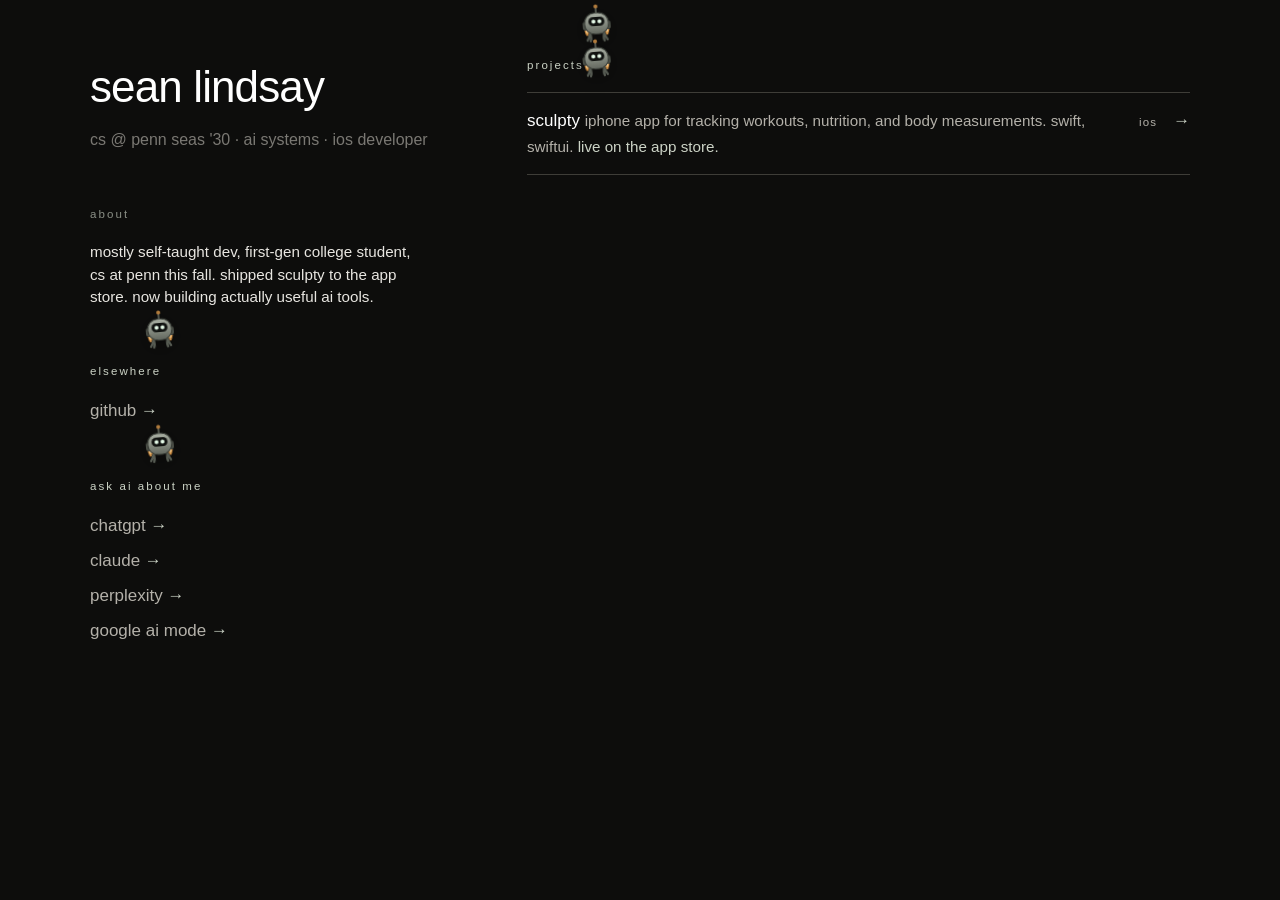
==== index.html @ 3844088b "feat: seo/aeo — meta tags, json-ld, bio, llms.txt, robots.txt, ask-ai links Co-Authored-By: Claude F" ====
<!doctype html>
<html lang="en">
<head>
<meta charset="utf-8" />
<meta name="viewport" content="width=device-width, initial-scale=1" />
<title>Sean Lindsay — CS @ Penn SEAS '30 · AI Systems · iOS Developer</title>
<meta name="description" content="Mostly self-taught developer and incoming CS student at the University of Pennsylvania (SEAS '30). Shipped Sculpty, a fitness-tracking iOS app, to the App Store before starting college." />
<link rel="canonical" href="https://seanlindsay.xyz/" />
<meta property="og:title" content="Sean Lindsay — CS @ Penn SEAS '30 · AI Systems · iOS Developer" />
<meta property="og:description" content="Developer and incoming CS student at Penn (SEAS '30), building AI-driven products and the systems behind them." />
<meta property="og:url" content="https://seanlindsay.xyz/" />
<meta property="og:type" content="profile" />
<script type="application/ld+json">
{
  "@context": "https://schema.org",
  "@type": "Person",
  "name": "Sean Lindsay",
  "url": "https://seanlindsay.xyz/",
  "description": "Sean Lindsay is a mostly self-taught developer and incoming Computer Science student at the University of Pennsylvania (SEAS, Class of 2030). A first-generation college student, he builds across the stack — Swift and iOS, full-stack web, and multi-agent AI systems running on his own self-hosted infrastructure. He designed, built, and shipped Sculpty, a fitness-tracking app, to the App Store before starting college. His focus now is AI product engineering: turning models and agents into products people actually use.",
  "affiliation": {
    "@type": "CollegeOrUniversity",
    "name": "University of Pennsylvania"
  },
  "knowsAbout": ["iOS development", "Swift", "SwiftUI", "AI systems", "Python", "JavaScript", "TypeScript", "full-stack web development", "self-hosted infrastructure"],
  "sameAs": [
    "https://github.com/SeanL128",
    "https://www.linkedin.com/in/sean-a-lindsay/"
  ]
}
</script>
<link rel="stylesheet" href="styles.css?v=2" />
<script>
  // Decide before first paint whether the build animation runs.
  (function () {
    var reduced = matchMedia("(prefers-reduced-motion: reduce)").matches;
    var seen = false;
    try { seen = sessionStorage.getItem("built") === "1"; } catch (e) {}
    if (!reduced && !seen) document.documentElement.classList.add("building");
  })();
</script>
</head>
<body>
<main>
  <div class="col-left">
    <header data-build>
      <h1 class="name">Sean Lindsay</h1>
      <p class="ident">CS @ Penn SEAS '30 · AI Systems · iOS Developer</p>
    </header>

    <section aria-labelledby="about-label" data-build>
      <h2 class="label" id="about-label">About</h2>
      <p class="bio">mostly self-taught dev, first-gen college student, cs at penn this fall. shipped sculpty to the app store. now building actually useful ai tools.</p>
    </section>

    <section aria-labelledby="elsewhere-label" data-build>
      <h2 class="label" id="elsewhere-label">Elsewhere</h2>
      <nav class="links">
        <a href="https://github.com/SeanL128">GitHub <span class="arrow" aria-hidden="true">→</span></a>
      </nav>
    </section>

    <section aria-labelledby="askai-label" data-build>
      <h2 class="label" id="askai-label">Ask AI about me</h2>
      <nav class="links">
        <a href="https://chatgpt.com/?q=Who%20is%20Sean%20Lindsay%20(seanlindsay.xyz)%3F%20Tell%20me%20about%20him%20and%20what%20he%27s%20built." target="_blank" rel="noopener">ChatGPT <span class="arrow" aria-hidden="true">→</span></a>
        <a href="https://claude.ai/new?q=Who%20is%20Sean%20Lindsay%20(seanlindsay.xyz)%3F%20Tell%20me%20about%20him%20and%20what%20he%27s%20built." target="_blank" rel="noopener">Claude <span class="arrow" aria-hidden="true">→</span></a>
        <a href="https://www.perplexity.ai/search?q=Who%20is%20Sean%20Lindsay%20(seanlindsay.xyz)%3F%20Tell%20me%20about%20him%20and%20what%20he%27s%20built." target="_blank" rel="noopener">Perplexity <span class="arrow" aria-hidden="true">→</span></a>
        <a href="https://www.google.com/search?udm=50&amp;q=Who%20is%20Sean%20Lindsay%20(seanlindsay.xyz)%3F%20Tell%20me%20about%20him%20and%20what%20he%27s%20built." target="_blank" rel="noopener">Google AI Mode <span class="arrow" aria-hidden="true">→</span></a>
      </nav>
    </section>
  </div>

  <div class="col-right">
    <section aria-labelledby="projects-label">
      <h2 class="label" id="projects-label" data-build>Projects</h2>

      <a class="row" data-build href="https://apps.apple.com/us/app/sculpty-fitness-tracker/id6746368050">
        <span class="main">
          <span class="title">Sculpty</span>
          <span class="desc">iPhone app for tracking workouts, nutrition, and body measurements. Swift, SwiftUI. <span class="status">Live on the App Store.</span></span>
        </span>
        <span class="meta">iOS</span>
        <span class="arrow" aria-hidden="true">→</span>
      </a>
    </section>
  </div>
</main>

<script src="robots.js?v=3" defer></script>
</body>
</html>
---- styles.css ----
:root {
  --bg: #0d0d0c;
  --text: #e8e6e1;
  --muted: #7a7873;
  --hair: #2a2926;
  --bright: #ffffff;
  --accent: #8a8f86; /* muted low-key gray-green; single control */
  --space: clamp(2.25rem, 6vh, 4.5rem);
}
* { box-sizing: border-box; }
html { -webkit-text-size-adjust: 100%; }
html { overflow-x: clip; } /* pieces tow in from offscreen; never show a horizontal scrollbar */
body {
  margin: 0;
  background: var(--bg);
  color: var(--text);
  font-family: "Helvetica Neue", Helvetica, Arial, sans-serif;
  font-size: 17px;
  line-height: 1.5;
  -webkit-font-smoothing: antialiased;
  min-height: 100vh;
  padding: var(--space) clamp(1.5rem, 7vw, 7rem);
  /* lowercase is a visual style only — the HTML keeps real casing for crawlers */
  text-transform: lowercase;
}
main {
  width: 100%;
  max-width: 1100px;
  margin: 0 auto;
  display: grid;
  grid-template-columns: minmax(260px, 360px) minmax(0, 1fr);
  gap: clamp(2.5rem, 6vw, 6rem);
  align-items: start;
}
.col-left { position: sticky; top: var(--space); }

/* Single column: kill the grid gap entirely and let every section carry the
   same --space margin — one consistent vertical rhythm, no doubled seams.
   (The first-child margin override lives at the end of this file so it wins
   the cascade over the desktop margin-top: 0 rule.) */
@media (max-width: 720px) {
  main { grid-template-columns: 1fr; gap: 0; }
  .col-left { position: static; }
}

/* Robot build-in entrance.
   Content is real HTML and fully visible without JS; the .building class
   (added synchronously by the tiny script in <head>, only when the animation
   will actually run) hides [data-build] parts until a robot "places" them. */
html.building [data-build] { opacity: 0; }
.bot {
  position: fixed;
  top: 0; left: 0;
  z-index: 10;
  width: 44px;
  height: 48px;
  pointer-events: none;
  will-change: transform;
  filter: drop-shadow(0 4px 10px rgba(0,0,0,.45));
}
.bot svg { animation: bob 1.4s ease-in-out infinite alternate; }
@keyframes bob {
  from { transform: translateY(-1.5px); }
  to   { transform: translateY(2px); }
}
.bot .flame {
  transform-box: fill-box;
  transform-origin: top center;
  animation: flick .14s infinite alternate ease-in-out;
}
@keyframes flick {
  from { transform: scaleY(1); opacity: .9; }
  to   { transform: scaleY(.55); opacity: .6; }
}
.bot .bub {
  position: absolute;
  top: -16px; right: -14px;
  width: 20px; height: 20px;
  border-radius: 50% 50% 50% 4px;
  background: var(--text);
  color: var(--bg);
  font: 700 13px/20px "Helvetica Neue", sans-serif;
  text-align: center;
  opacity: 0;
  transform: scale(.4);
  transition: opacity .18s ease, transform .18s cubic-bezier(.3,1.6,.5,1);
}
.bot.talk .bub { opacity: 1; transform: scale(1); }

/* Header */
.name {
  font-size: clamp(2rem, 6vw, 2.75rem);
  font-weight: 500;
  letter-spacing: -0.02em;
  color: var(--bright);
  margin: 0;
}
.ident {
  color: var(--muted);
  margin: .5rem 0 0;
  font-size: 1rem;
}
.bio {
  margin: 0;
  max-width: 38ch;
  color: var(--text);
  font-size: .95rem;
}
.focus {
  margin: 1rem 0 0;
  max-width: 30ch;
  color: var(--text);
  font-size: .95rem;
}

/* Section grammar */
section { margin-top: var(--space); }
.col-right > section:first-child { margin-top: 0; }
.col-right > section:first-child .label { margin-top: .2rem; }
.label {
  font-size: .72rem;
  text-transform: lowercase;
  letter-spacing: .18em;
  color: var(--accent);
  margin: 0 0 1.1rem;
  font-weight: 500;
}

/* Rows */
.row {
  display: flex;
  align-items: baseline;
  gap: 1rem;
  padding: .95rem 0;
  border-top: 1px solid var(--hair);
  text-decoration: none;
  color: inherit;
  transition: transform .15s ease;
}
.row:last-child { border-bottom: 1px solid var(--hair); }
.row:hover, .row:focus-visible { transform: translateX(4px); }
.row:focus-visible { outline: 2px solid var(--accent); outline-offset: 4px; }
.row .title { color: var(--bright); font-weight: 400; }
.row .desc { color: var(--muted); font-size: .95rem; margin-top: .15rem; }
.row .main { flex: 1; min-width: 0; }
.row .meta {
  color: var(--muted);
  font-size: .72rem;
  letter-spacing: .1em;
  text-transform: lowercase;
  white-space: nowrap;
  padding-top: .1rem;
}
.row .arrow { color: var(--accent); transition: color .15s ease; }
.row:hover .arrow, .row:focus-visible .arrow { color: var(--bright); }
.status { color: var(--accent); }

/* Elsewhere links — stacked in the left rail */
.links { display: flex; flex-direction: column; gap: .6rem; }
.links a {
  color: var(--muted);
  text-decoration: none;
  transition: color .15s ease;
}
.links a:hover, .links a:focus-visible { color: var(--bright); }
.links a:focus-visible { outline: 2px solid var(--accent); outline-offset: 3px; }
.links .arrow { color: var(--accent); }

.cred {
  color: var(--text);
  margin: 0;
  padding: 0;
  list-style: none;
  columns: 2;
  column-gap: 2rem;
}
.cred li { padding: .3rem 0; break-inside: avoid; }
.cred li::before { content: "— "; color: var(--muted); }
@media (max-width: 460px) { .cred { columns: 1; } }

/* Single-column rhythm override — last so it beats the desktop rule above. */
@media (max-width: 720px) {
  .col-right > section:first-child { margin-top: var(--space); }
}
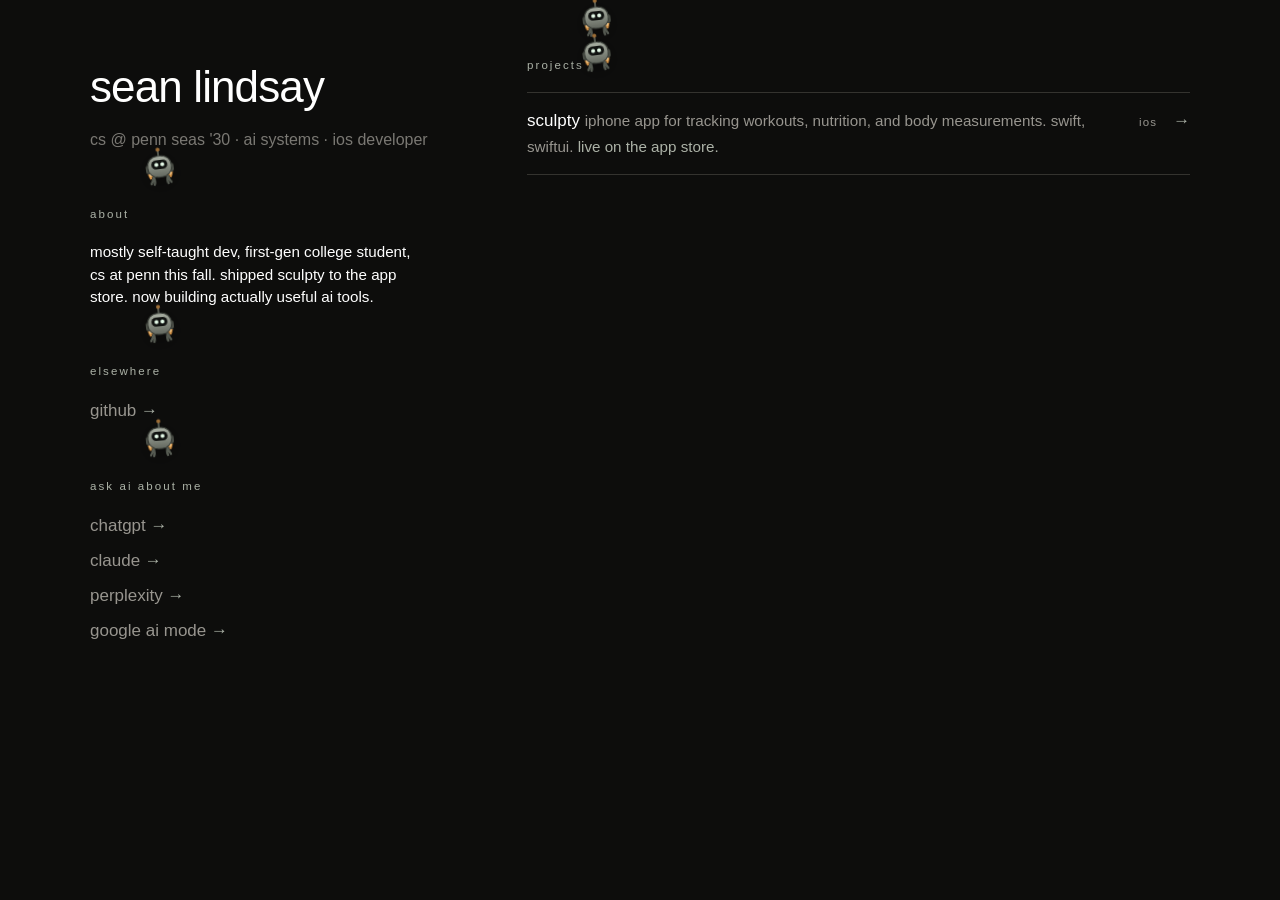
==== commit 7732901b: "fix: bump styles.css cache version for lowercase styling Co-Authored-By: Claude Fable 5 <noreply@ant" ====
--- a/index.html
+++ b/index.html
@@ -28,7 +28,7 @@
   ]
 }
 </script>
-<link rel="stylesheet" href="styles.css?v=2" />
+<link rel="stylesheet" href="styles.css?v=3" />
 <script>
   // Decide before first paint whether the build animation runs.
   (function () {
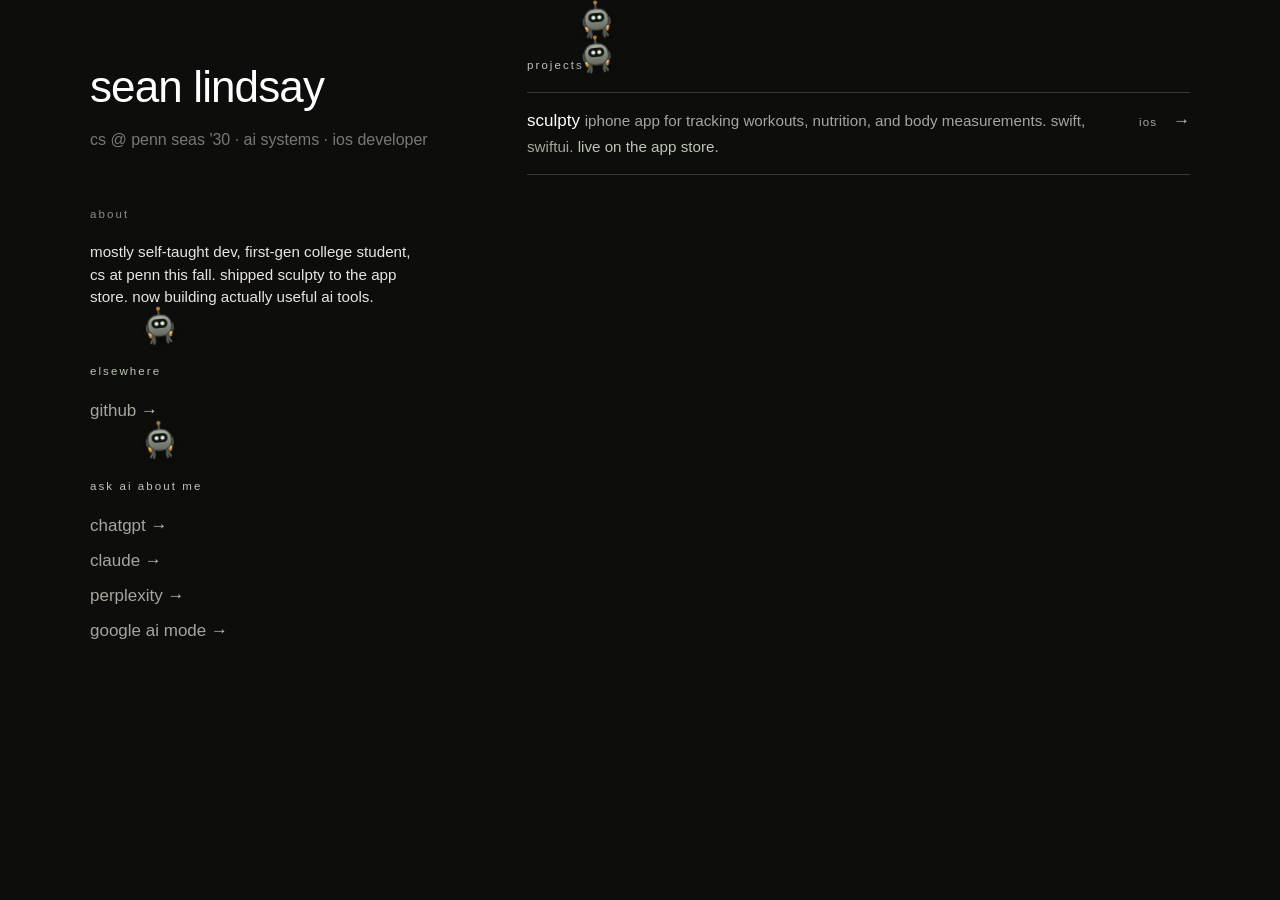
==== commit 86044b29: "chore: drop asset version query strings Co-Authored-By: Claude Fable 5 <noreply@anthropic.com>" ====
--- a/index.html
+++ b/index.html
@@ -28,7 +28,7 @@
   ]
 }
 </script>
-<link rel="stylesheet" href="styles.css?v=3" />
+<link rel="stylesheet" href="styles.css" />
 <script>
   // Decide before first paint whether the build animation runs.
   (function () {
@@ -86,6 +86,6 @@
   </div>
 </main>
 
-<script src="robots.js?v=3" defer></script>
+<script src="robots.js" defer></script>
 </body>
 </html>
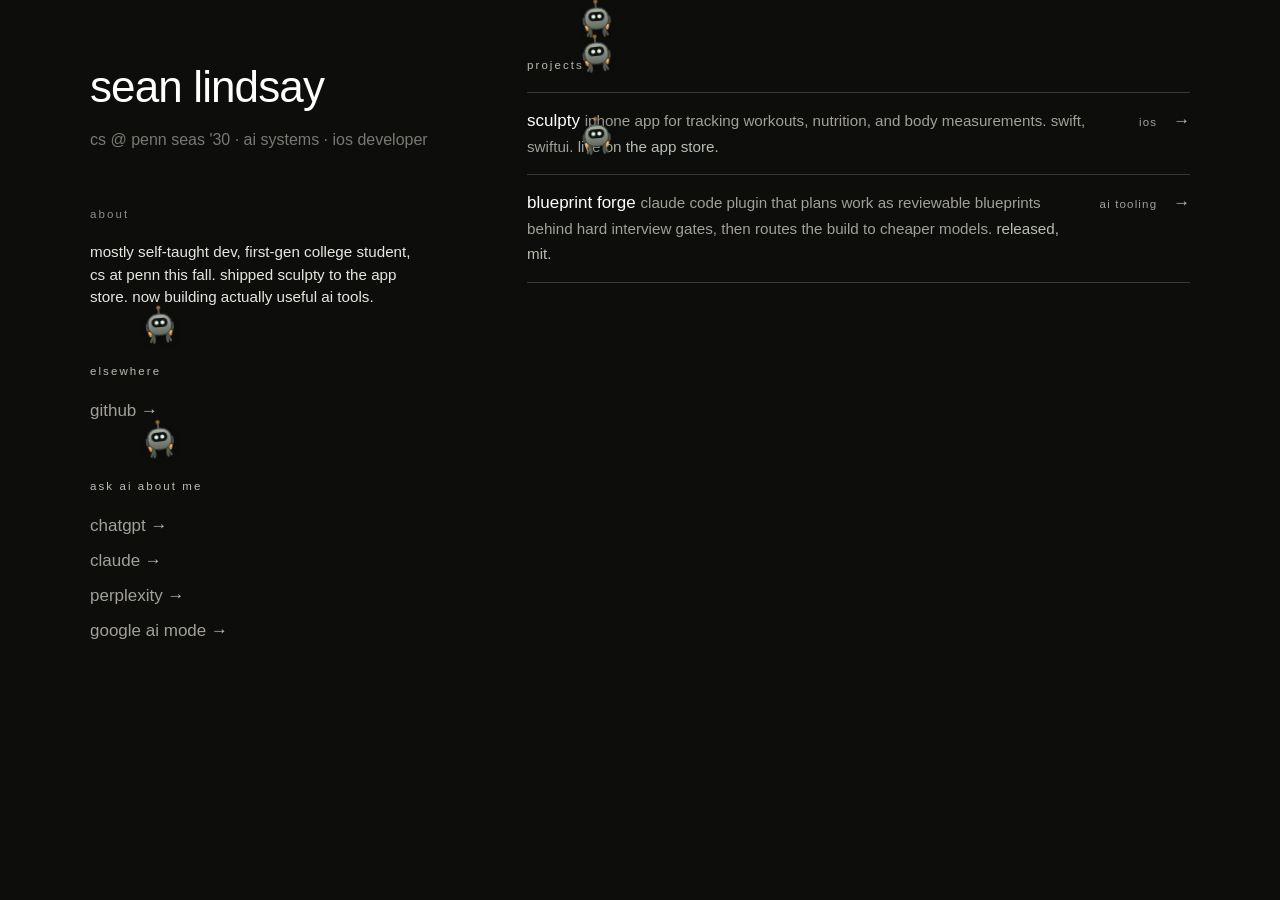
==== commit a66ca0d8: "feat: blueprint-forge docs page + project row Co-Authored-By: Claude Fable 5 <noreply@anthropic.com>" ====
--- a/index.html
+++ b/index.html
@@ -82,6 +82,15 @@
         <span class="meta">iOS</span>
         <span class="arrow" aria-hidden="true">→</span>
       </a>
+
+      <a class="row" data-build href="/blueprint-forge">
+        <span class="main">
+          <span class="title">Blueprint Forge</span>
+          <span class="desc">Claude Code plugin that plans work as reviewable blueprints behind hard interview gates, then routes the build to cheaper models. <span class="status">Released, MIT.</span></span>
+        </span>
+        <span class="meta">AI tooling</span>
+        <span class="arrow" aria-hidden="true">→</span>
+      </a>
     </section>
   </div>
 </main>
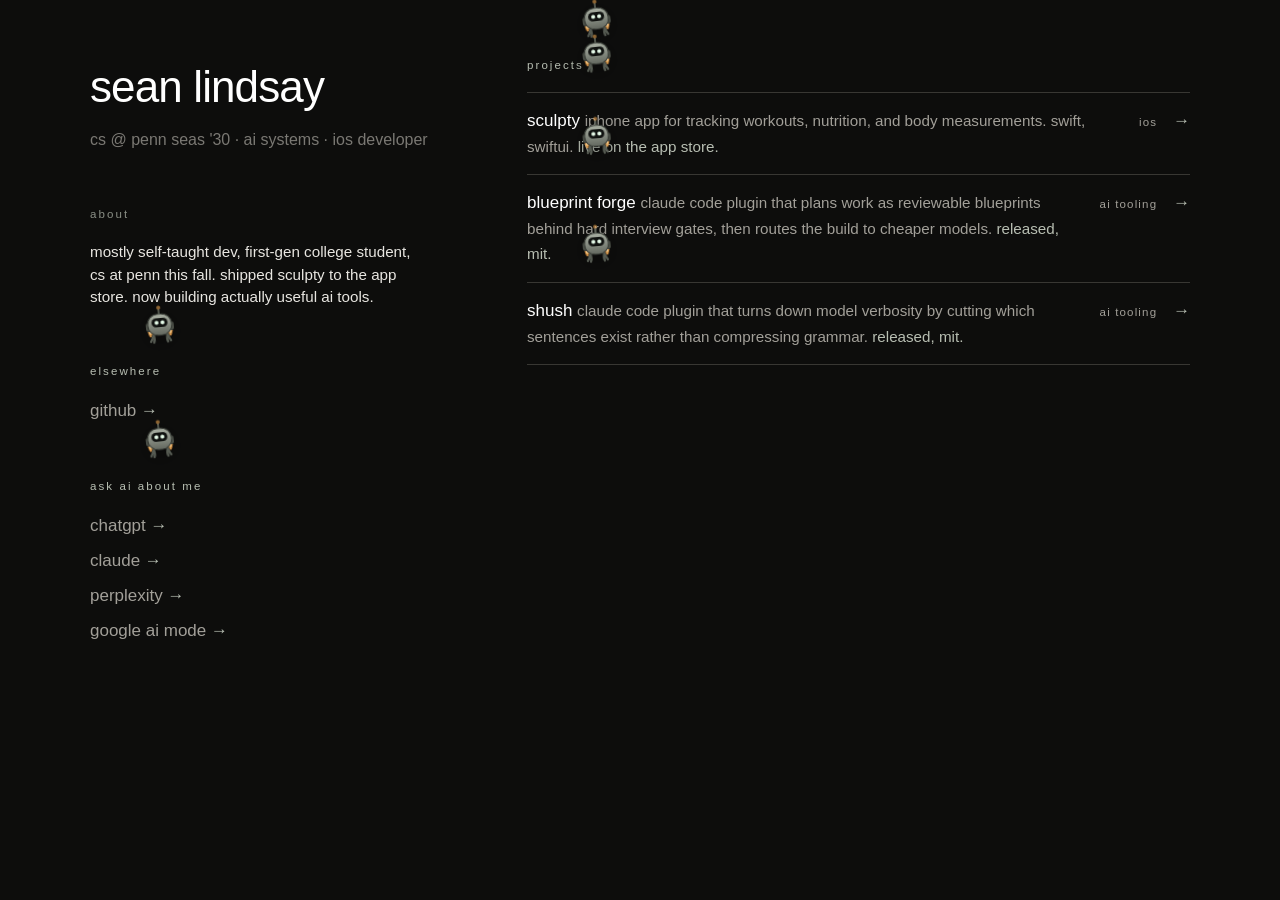
==== commit 7f7992cd: "feat: add shush to projects list Co-Authored-By: Claude Fable 5 <noreply@anthropic.com> Claude-Sessi" ====
--- a/index.html
+++ b/index.html
@@ -91,6 +91,15 @@
         <span class="meta">AI tooling</span>
         <span class="arrow" aria-hidden="true">→</span>
       </a>
+
+      <a class="row" data-build href="/shush">
+        <span class="main">
+          <span class="title">Shush</span>
+          <span class="desc">Claude Code plugin that turns down model verbosity by cutting which sentences exist rather than compressing grammar. <span class="status">Released, MIT.</span></span>
+        </span>
+        <span class="meta">AI tooling</span>
+        <span class="arrow" aria-hidden="true">→</span>
+      </a>
     </section>
   </div>
 </main>
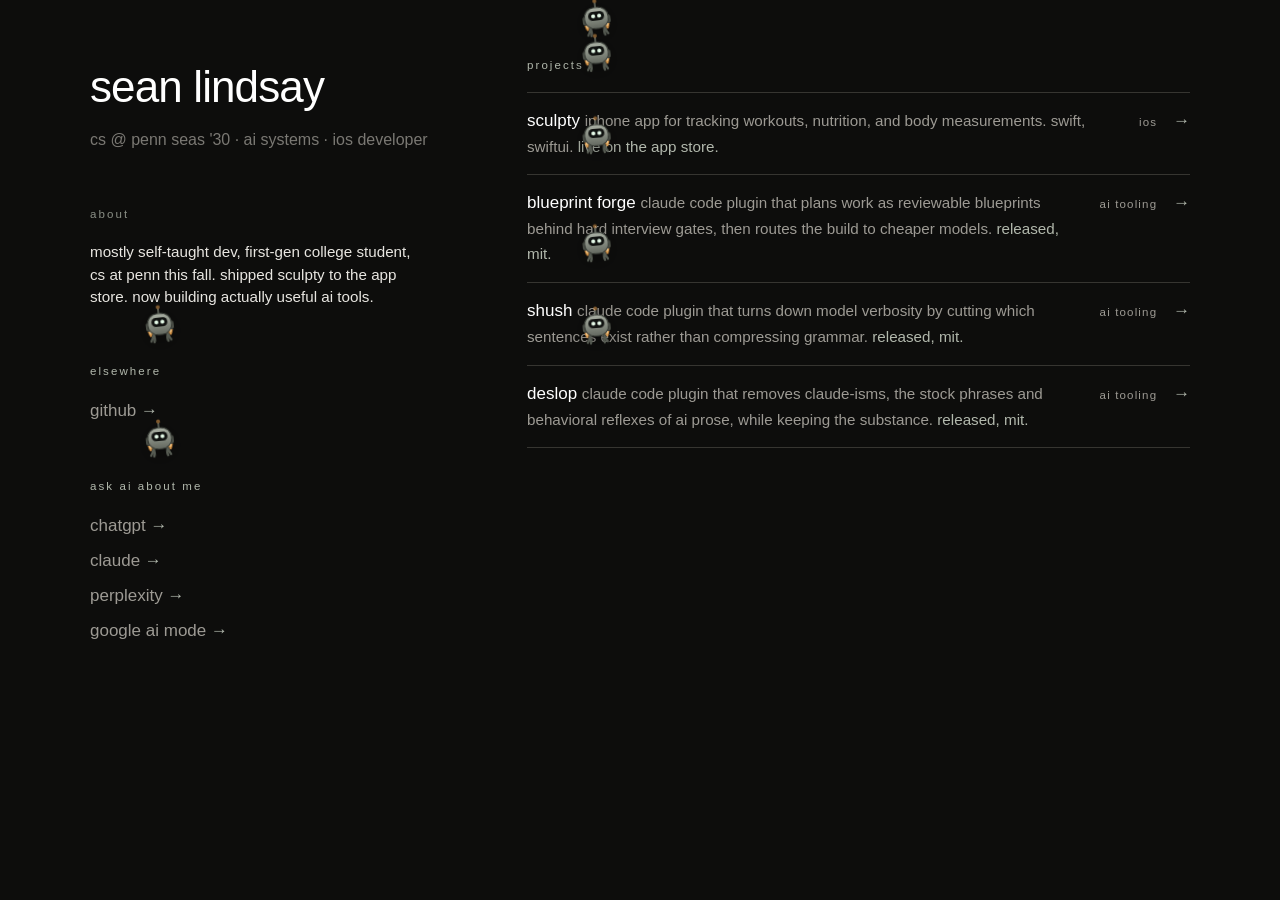
==== commit a73240c0: "feat(deslop): add project doc page, index row, sitemap entry" ====
--- a/index.html
+++ b/index.html
@@ -100,6 +100,15 @@
         <span class="meta">AI tooling</span>
         <span class="arrow" aria-hidden="true">→</span>
       </a>
+
+      <a class="row" data-build href="/deslop">
+        <span class="main">
+          <span class="title">Deslop</span>
+          <span class="desc">Claude Code plugin that removes Claude-isms, the stock phrases and behavioral reflexes of AI prose, while keeping the substance. <span class="status">Released, MIT.</span></span>
+        </span>
+        <span class="meta">AI tooling</span>
+        <span class="arrow" aria-hidden="true">→</span>
+      </a>
     </section>
   </div>
 </main>
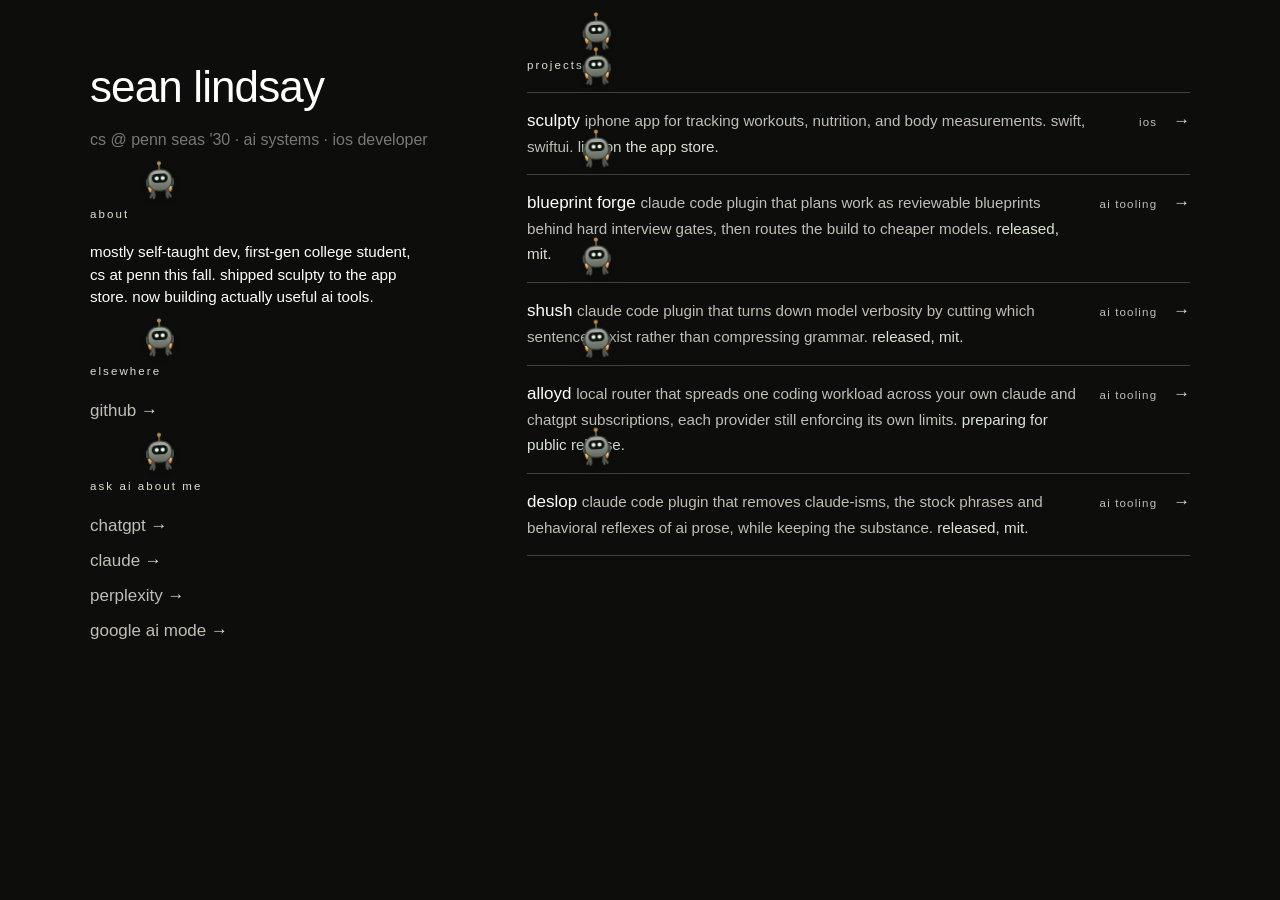
==== commit 1233a1c6: "feat(alloyd): add index row and sitemap entry" ====
--- a/index.html
+++ b/index.html
@@ -101,6 +101,15 @@
         <span class="arrow" aria-hidden="true">→</span>
       </a>
 
+      <a class="row" data-build href="/alloyd">
+        <span class="main">
+          <span class="title">Alloyd</span>
+          <span class="desc">Local router that spreads one coding workload across your own Claude and ChatGPT subscriptions, each provider still enforcing its own limits. <span class="status">Preparing for public release.</span></span>
+        </span>
+        <span class="meta">AI tooling</span>
+        <span class="arrow" aria-hidden="true">→</span>
+      </a>
+
       <a class="row" data-build href="/deslop">
         <span class="main">
           <span class="title">Deslop</span>
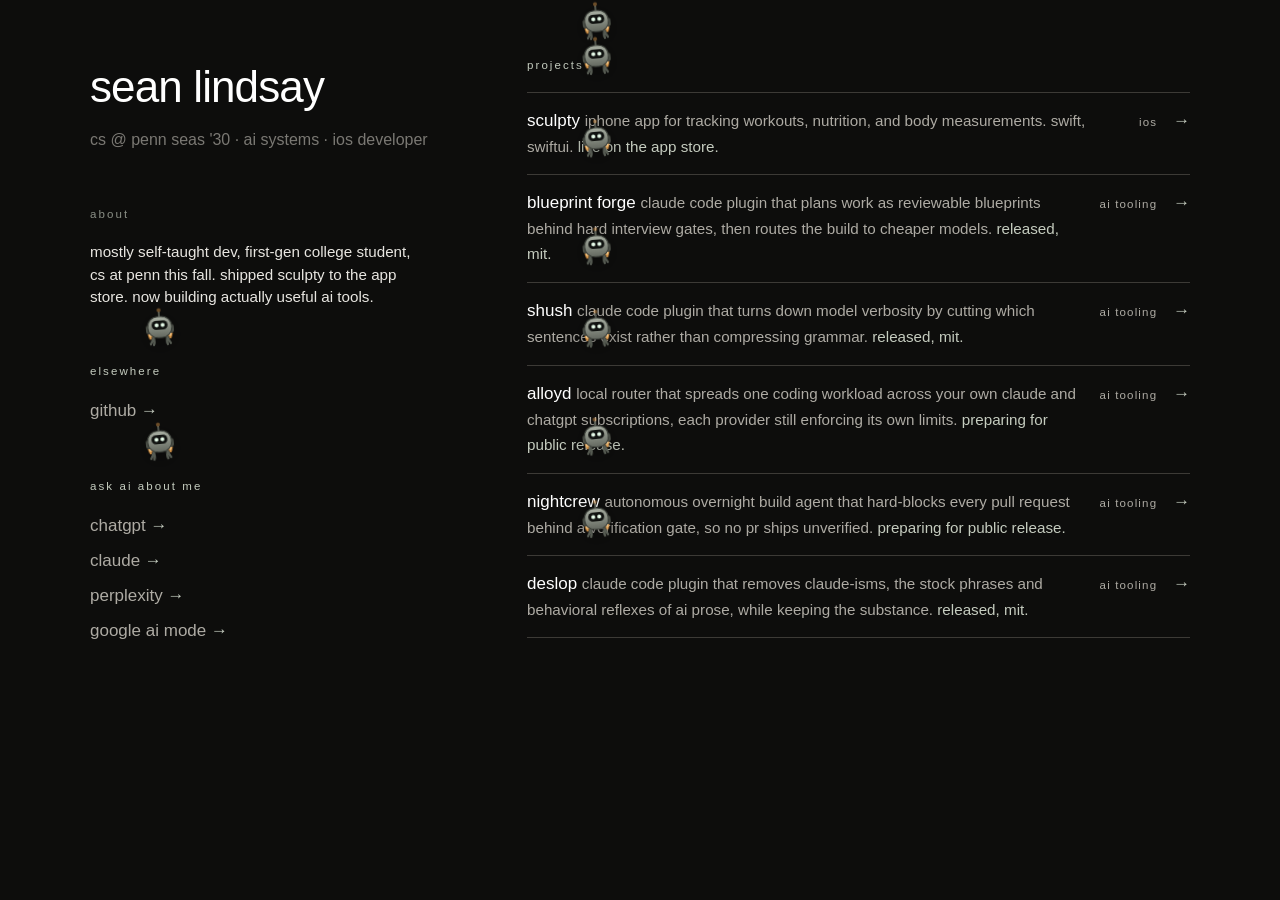
==== commit 62f0e828: "feat(nightcrew): add project doc page, index row, sitemap entry" ====
--- a/index.html
+++ b/index.html
@@ -110,6 +110,15 @@
         <span class="arrow" aria-hidden="true">→</span>
       </a>
 
+      <a class="row" data-build href="/nightcrew">
+        <span class="main">
+          <span class="title">Nightcrew</span>
+          <span class="desc">Autonomous overnight build agent that hard-blocks every pull request behind a verification gate, so no PR ships unverified. <span class="status">Preparing for public release.</span></span>
+        </span>
+        <span class="meta">AI tooling</span>
+        <span class="arrow" aria-hidden="true">→</span>
+      </a>
+
       <a class="row" data-build href="/deslop">
         <span class="main">
           <span class="title">Deslop</span>
